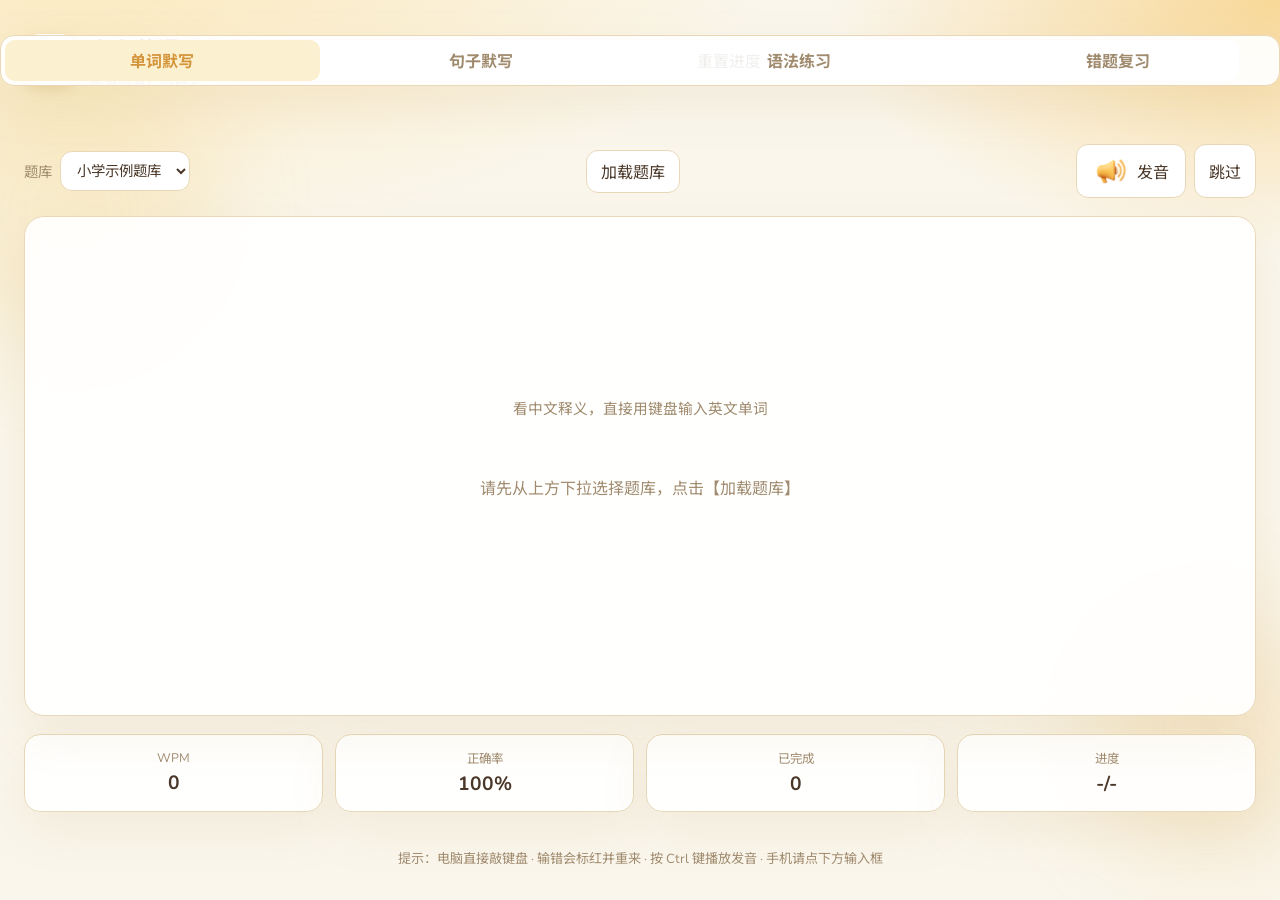
==== index.html @ 539b9e4e "改版: 暖黄主题+榴莲IP品牌(么么英语)、header三列布局、发音修复(Ctrl播放/Chrome兼容)、新增图标资源" ====
<!DOCTYPE html>
<html lang="zh-CN">
<head>
  <meta charset="UTF-8" />
  <meta name="viewport" content="width=device-width, initial-scale=1, viewport-fit=cover" />
  <title>么么英语</title>
  <link rel="preconnect" href="https://fonts.googleapis.com" />
  <link rel="preconnect" href="https://fonts.gstatic.com" crossorigin />
  <link href="https://fonts.googleapis.com/css2?family=Nunito:wght@400;600;700;800&family=Noto+Sans+SC:wght@400;500;700&display=swap" rel="stylesheet" />
  <link rel="stylesheet" href="style.css" />
</head>
<body>
  <div class="bg-blob blob-a" aria-hidden="true"></div>
  <div class="bg-blob blob-b" aria-hidden="true"></div>
  <div class="app">
    <header class="header">
      <div class="brand">
        <div class="logo" aria-hidden="true"><img src="durian-logo.png" alt=""></div>
        <div>
          <h1>么么英语</h1>
          <p class="tagline">敲着敲着，就会了</p>
        </div>
      </div>
      <nav class="tabs" role="tablist" aria-label="练习模块">
        <button type="button" class="tab is-active" data-tab="word" role="tab" aria-selected="true">单词默写</button>
        <button type="button" class="tab" data-tab="sentence" role="tab" aria-selected="false">句子默写</button>
        <button type="button" class="tab" data-tab="grammar" role="tab" aria-selected="false">语法练习</button>
        <button type="button" class="tab" data-tab="review" role="tab" aria-selected="false">错题复习</button>
      </nav>
      <button type="button" class="ghost-btn" id="resetBtn" title="清空本地进度与错题">重置进度</button>
    </header>
    <section class="toolbar" id="mainToolbar">
      <label class="field">
        <span>题库</span>
        <select id="bankSelect">
          <!--由JS读取index_list.json动态渲染选项-->
        </select>
      </label>
      <button type="button" class="ghost-btn" id="loadBankBtn">加载题库</button>
      <div class="toolbar-actions">
        <button type="button" class="ghost-btn icon-btn" id="soundBtn" title="播放发音"><img src="sound-icon.png" alt="发音" class="btn-icon">发音</button>
        <button type="button" class="ghost-btn" id="skipBtn" title="跳过当前题">跳过</button>
      </div>
    </section>
    <section class="toolbar review-toolbar hidden" id="reviewToolbar">
      <div class="chip-group" role="tablist" aria-label="错题类型">
        <button type="button" class="chip is-active" data-filter="all">全部</button>
        <button type="button" class="chip" data-filter="word">单词</button>
        <button type="button" class="chip" data-filter="sentence">句子</button>
        <button type="button" class="chip" data-filter="grammar">语法</button>
      </div>
    </section>
    <main class="stage" id="stage">
      <p class="hint" id="hint">看中文释义，直接用键盘输入英文单词</p>
      <p class="prompt" id="prompt"></p>
      <p class="phonetic hidden" id="phonetic"></p>
      <div class="letters" id="letters" aria-live="polite"></div>
      <p class="feedback" id="feedback"></p>
      <div class="grammar hidden" id="grammarBox">
        <p class="grammar-meta" id="grammarMeta"></p>
        <p class="grammar-q" id="grammarQuestion"></p>
        <p class="grammar-q-zh" id="grammarQuestionZh"></p>
        <div class="options" id="grammarOptions"></div>
        <div class="explain hidden" id="grammarExplain"></div>
        <button type="button" class="primary-btn hidden" id="grammarNext">下一题</button>
      </div>
      <div class="review-list hidden" id="reviewList"></div>
      <p class="empty hidden" id="emptyState"></p>
    </main>
    <section class="stats" aria-label="练习统计">
      <div class="stat">
        <span class="stat-label">WPM</span>
        <strong id="statWpm">0</strong>
      </div>
      <div class="stat">
        <span class="stat-label">正确率</span>
        <strong id="statAcc">100%</strong>
      </div>
      <div class="stat">
        <span class="stat-label">已完成</span>
        <strong id="statDone">0</strong>
      </div>
      <div class="stat">
        <span class="stat-label">进度</span>
        <strong id="statProgress">0/0</strong>
      </div>
    </section>
    <p class="shortcuts">提示：电脑直接敲键盘 · 输错会标红并重来 · 按 Ctrl 键播放发音 · 手机请点下方输入框</p>
  </div>
  <input
    id="hiddenInput"
    class="hidden-input"
    autocomplete="off"
    autocapitalize="off"
    autocorrect="off"
    spellcheck="false"
    enterkeyhint="done"
    aria-label="英文输入"
  />
  <script src="script.js"></script>
</body>
</html>
---- style.css ----
:root {
  --bg: #FAF6EC;
  --bg-2: #FFF9EC;
  --card: rgba(255, 255, 255, 0.92);
  --ink: #4A3728;
  --muted: #A08B6E;
  --line: #E8D8B8;
  --accent: #D4943A;
  --accent-2: #E8B85C;
  --accent-soft: #FBF0D0;
  --ok: #5A9E4F;
  --ok-bg: #ECF5E0;
  --bad: #C9604A;
  --bad-bg: #FBE8E0;
  --shadow: 0 18px 50px rgba(180, 140, 60, 0.1);
  --radius: 20px;
  --max: 960px;
}

* {
  box-sizing: border-box;
}

html,
body {
  margin: 0;
  min-height: 100%;
}

body {
  font-family: "Nunito", "Noto Sans SC", system-ui, sans-serif;
  color: var(--ink);
  background:
    radial-gradient(1200px 600px at 10% -10%, #FCE8B8 0%, transparent 55%),
    radial-gradient(900px 500px at 100% 0%, #F8D898 0%, transparent 50%),
    var(--bg);
  overflow-x: hidden;
}

.bg-blob {
  position: fixed;
  z-index: 0;
  border-radius: 50%;
  filter: blur(50px);
  opacity: 0.2;
  pointer-events: none;
}

.blob-a {
  width: 300px;
  height: 300px;
  background: #F0C860;
  top: 60px;
  left: -80px;
}

.blob-b {
  width: 260px;
  height: 260px;
  background: #E8B85C;
  right: -60px;
  bottom: 40px;
}

.app {
  position: relative;
  z-index: 1;
  width: 100%;
  margin: 0 auto;
  padding: 0 24px;
  padding-top: 16px;
  min-height: 100vh;
  display: flex;
  flex-direction: column;
}

.header {
  position: relative;
  display: grid;
  grid-template-columns: auto 1fr auto;
  align-items: center;
  gap: 16px;
  margin: 0 -24px 22px;
  padding: 16px 24px;
}

.brand {
  display: flex;
  align-items: center;
  gap: 14px;
}

.brand-logo {
  height: 48px;
  width: auto;
  display: block;
}

.logo {
  width: 52px;
  height: 52px;
  border-radius: 16px;
  display: grid;
  place-items: center;
  background: #fff;
  overflow: hidden;
  box-shadow: 0 4px 12px rgba(180, 140, 60, 0.2);
}

.logo img {
  width: 100%;
  height: 100%;
  object-fit: cover;
}

h1 {
  margin: 0;
  font-size: 1.35rem;
  letter-spacing: 0.02em;
}

.tagline {
  margin: 2px 0 0;
  color: var(--muted);
  font-size: 0.86rem;
}

.tabs {
  display: grid;
  grid-template-columns: repeat(4, minmax(0, 1fr));
  gap: 4px;
  padding: 4px;
  background: var(--card);
  border: 1px solid var(--line);
  border-radius: 14px;
  box-shadow: var(--shadow);
  position: absolute;
  left: 50%;
  transform: translateX(-50%);
  width: 1280px;
  max-width: 100%;
  z-index: 2;
}

.tab,
.ghost-btn,
.primary-btn,
.chip,
.option,
select {
  font: inherit;
  cursor: pointer;
}

.tab {
  border: 0;
  background: transparent;
  color: var(--muted);
  padding: 8px 16px;
  border-radius: 10px;
  font-weight: 700;
  white-space: nowrap;
}

.tab.is-active {
  background: var(--accent-soft);
  color: var(--accent);
}

.toolbar,
.review-toolbar {
  display: flex;
  flex-wrap: wrap;
  align-items: center;
  justify-content: space-between;
  gap: 12px;
  margin: 18px auto;
  width: 100%;
  max-width: 1280px;
}

.field {
  display: flex;
  align-items: center;
  gap: 8px;
  color: var(--muted);
  font-size: 0.9rem;
}

select {
  border: 1px solid var(--line);
  background: #fff;
  color: var(--ink);
  border-radius: 12px;
  padding: 8px 12px;
  min-width: 120px;
}

.toolbar-actions {
  display: flex;
  gap: 8px;
  flex-wrap: wrap;
}

.ghost-btn,
.primary-btn {
  border: 1px solid var(--line);
  background: #fff;
  color: var(--ink);
  border-radius: 12px;
  padding: 8px 14px;
}

.icon-btn {
  display: inline-flex;
  align-items: center;
  gap: 8px;
  font-size: 1rem;
  padding: 8px 16px;
}

.btn-icon {
  width: 36px;
  height: 36px;
  object-fit: contain;
}

.ghost-btn:hover,
.tab:hover,
.chip:hover {
  border-color: #D8C898;
  color: var(--accent);
}

.primary-btn {
  margin-top: 16px;
  background: var(--accent);
  border-color: var(--accent);
  color: #fff;
  font-weight: 700;
}

.stage {
  flex: 1;
  min-height: 380px;
  background: var(--card);
  border: 1px solid var(--line);
  border-radius: var(--radius);
  box-shadow: var(--shadow);
  padding: 48px 32px 36px;
  text-align: center;
  backdrop-filter: blur(12px);
  display: flex;
  flex-direction: column;
  justify-content: center;
  width: 100%;
  max-width: 1280px;
  margin: 0 auto;
}

.hint {
  margin: 0 0 8px;
  color: var(--muted);
  font-size: 0.92rem;
}

.prompt {
  margin: 12px 0 0;
  font-size: clamp(2rem, 5vw, 3.2rem);
  font-weight: 800;
  line-height: 1.35;
}

.phonetic {
  margin: 10px 0 0;
  color: var(--accent-2);
  letter-spacing: 0.04em;
  font-size: 1.2rem;
}

.letters {
  display: flex;
  flex-wrap: wrap;
  justify-content: center;
  gap: 10px;
  margin-top: 40px;
  min-height: 64px;
}

.letter {
  min-width: 36px;
  height: 54px;
  padding: 0 6px;
  border-bottom: 3px solid #D8C8A0;
  color: #C0B090;
  font-size: 2.2rem;
  font-weight: 700;
  line-height: 50px;
  transition: color 0.12s ease, border-color 0.12s ease, transform 0.12s ease;
}

.letter.space {
  min-width: 24px;
  border-bottom-color: transparent;
}

.letter.ok {
  color: var(--ok);
  border-bottom-color: var(--ok);
}

.letter.bad {
  color: var(--bad);
  border-bottom-color: var(--bad);
  transform: translateY(-2px);
}

.letter.current {
  border-bottom-color: var(--accent);
  color: var(--accent);
}

.feedback {
  min-height: 24px;
  margin: 18px 0 0;
  color: var(--bad);
  font-weight: 700;
}

.grammar-meta {
  margin: 0 0 10px;
  color: var(--muted);
  font-size: 0.88rem;
}

.grammar-q {
  margin: 0 0 18px;
  font-size: 1.25rem;
  font-weight: 700;
  text-align: left;
}

.grammar-q-zh {
  margin: -8px 0 18px;
  color: var(--muted);
  font-size: 1.02rem;
  text-align: left;
}

.options {
  display: grid;
  gap: 10px;
}

.option {
  text-align: left;
  border: 1px solid var(--line);
  background: #fff;
  border-radius: 14px;
  padding: 12px 14px;
  color: var(--ink);
}

.option:hover {
  border-color: var(--accent-2);
}

.option.correct {
  background: var(--ok-bg);
  border-color: var(--ok);
}

.option.wrong {
  background: var(--bad-bg);
  border-color: var(--bad);
}

.explain {
  margin-top: 16px;
  text-align: left;
  background: var(--accent-soft);
  border-radius: 14px;
  padding: 14px 16px;
  line-height: 1.65;
}

.chip-group {
  display: flex;
  flex-wrap: wrap;
  gap: 8px;
}

.chip {
  border: 1px solid var(--line);
  background: #fff;
  color: var(--muted);
  border-radius: 999px;
  padding: 7px 14px;
}

.chip.is-active {
  background: var(--accent-soft);
  border-color: #E0C888;
  color: var(--accent);
  font-weight: 700;
}

.review-list {
  display: grid;
  gap: 12px;
  text-align: left;
}

.review-card {
  border: 1px solid var(--line);
  background: #fff;
  border-radius: 16px;
  padding: 14px 16px;
}

.review-card .kind {
  display: inline-block;
  font-size: 0.75rem;
  color: var(--accent);
  background: var(--accent-soft);
  border-radius: 999px;
  padding: 2px 8px;
  margin-bottom: 8px;
}

.review-card p {
  margin: 4px 0;
}

.review-card .muted {
  color: var(--muted);
  font-size: 0.92rem;
}

.practice-btn {
  margin-top: 10px;
  border: 0;
  background: var(--accent-soft);
  color: var(--accent);
  font: inherit;
  font-weight: 700;
  border-radius: 10px;
  padding: 7px 12px;
  cursor: pointer;
}

.empty {
  color: var(--muted);
  margin: 48px 0;
}

.stats {
  display: grid;
  grid-template-columns: repeat(4, 1fr);
  gap: 12px;
  margin: 18px auto;
  width: 100%;
  max-width: 1280px;
}

.stat {
  background: var(--card);
  border: 1px solid var(--line);
  border-radius: 16px;
  padding: 14px 10px;
  text-align: center;
  box-shadow: var(--shadow);
}

.stat-label {
  display: block;
  color: var(--muted);
  font-size: 0.78rem;
  margin-bottom: 4px;
}

.stat strong {
  font-size: 1.2rem;
}

.shortcuts {
  text-align: center;
  color: var(--muted);
  font-size: 0.82rem;
  margin: 18px 8px 32px;
}

.hidden {
  display: none !important;
}

.hidden-input {
  position: fixed;
  left: 50%;
  bottom: 12px;
  transform: translateX(-50%);
  width: min(520px, calc(100% - 24px));
  height: 44px;
  border: 1px dashed #D8C8A0;
  border-radius: 12px;
  background: rgba(255, 255, 255, 0.9);
  color: var(--ink);
  padding: 0 12px;
  font: inherit;
  z-index: 5;
}

body:not(.is-typing) .hidden-input {
  display: none;
}

body.is-desktop .hidden-input {
  position: absolute;
  opacity: 0;
  pointer-events: none;
  width: 1px;
  height: 1px;
  bottom: auto;
  left: -9999px;
}

@media (max-width: 720px) {
  .header {
    grid-template-columns: 1fr auto;
    gap: 10px;
  }

  .header .tabs {
    position: static;
    transform: none;
    grid-column: 1 / -1;
    grid-template-columns: repeat(4, 1fr);
    width: 100%;
    order: 3;
  }

  .header .tabs .tab {
    padding: 8px 4px;
    font-size: 0.85rem;
  }

  .app {
    margin-top: 16px;
    width: min(var(--max), calc(100% - 20px));
  }

  .stage {
    min-height: 360px;
    padding: 32px 20px 24px;
  }

  .stats {
    grid-template-columns: repeat(2, 1fr);
  }

  .header {
    align-items: center;
  }

  body {
    padding-bottom: 64px;
  }
}
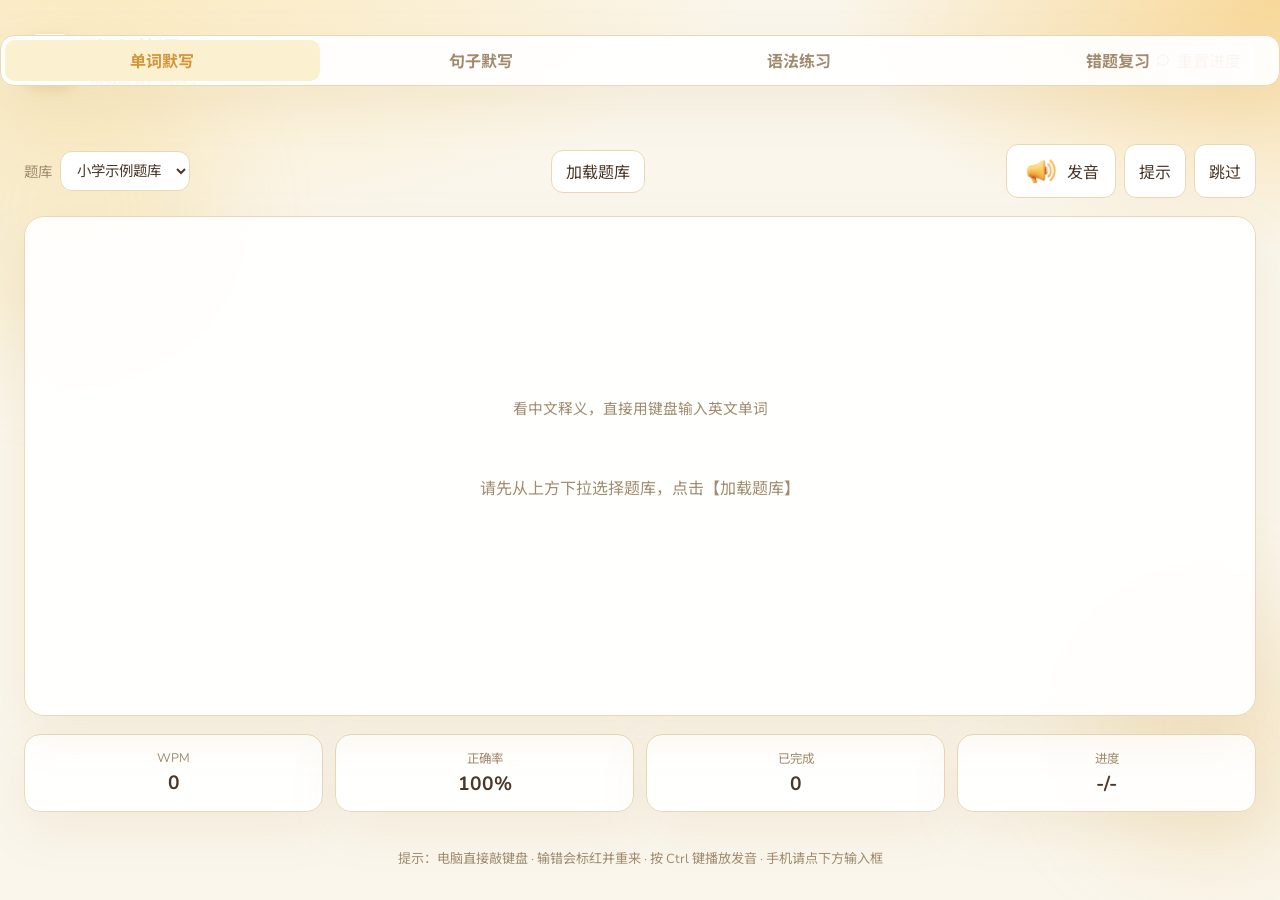
==== commit 8362fe55: "扩展题库至1599词+修复输入焦点与连字符+新增符号自动填充与提示按钮 1. 题库扩充: 小学PEP(517词)初中课标(507词)高中课标(575词), 同步embedded_banks.js支持离" ====
--- a/index.html
+++ b/index.html
@@ -27,7 +27,10 @@
         <button type="button" class="tab" data-tab="grammar" role="tab" aria-selected="false">语法练习</button>
         <button type="button" class="tab" data-tab="review" role="tab" aria-selected="false">错题复习</button>
       </nav>
-      <button type="button" class="ghost-btn" id="resetBtn" title="清空本地进度与错题">重置进度</button>
+      <button type="button" class="ghost-btn reset-btn" id="resetBtn" title="清空本地进度与错题">
+        <svg class="reset-icon" viewBox="0 0 24 24" fill="none" aria-hidden="true"><path d="M4 12a8 8 0 1 1 2.34 5.66" stroke="currentColor" stroke-width="2.2" stroke-linecap="round" stroke-linejoin="round"/><path d="M4 21v-4h4" stroke="currentColor" stroke-width="2.2" stroke-linecap="round" stroke-linejoin="round"/></svg>
+        重置进度
+      </button>
     </header>
     <section class="toolbar" id="mainToolbar">
       <label class="field">
@@ -39,6 +42,7 @@
       <button type="button" class="ghost-btn" id="loadBankBtn">加载题库</button>
       <div class="toolbar-actions">
         <button type="button" class="ghost-btn icon-btn" id="soundBtn" title="播放发音"><img src="sound-icon.png" alt="发音" class="btn-icon">发音</button>
+        <button type="button" class="ghost-btn" id="hintBtn" title="显示答案3秒，自动加入错题本">提示</button>
         <button type="button" class="ghost-btn" id="skipBtn" title="跳过当前题">跳过</button>
       </div>
     </section>
@@ -97,6 +101,7 @@
     enterkeyhint="done"
     aria-label="英文输入"
   />
+  <script src="question_bank/embedded_banks.js"></script>
   <script src="script.js"></script>
 </body>
 </html>
--- a/style.css
+++ b/style.css
@@ -76,9 +76,9 @@
 
 .header {
   position: relative;
-  display: grid;
-  grid-template-columns: auto 1fr auto;
+  display: flex;
   align-items: center;
+  justify-content: space-between;
   gap: 16px;
   margin: 0 -24px 22px;
   padding: 16px 24px;
@@ -230,6 +230,28 @@
 .chip:hover {
   border-color: #D8C898;
   color: var(--accent);
+}
+
+/* 重置进度：柔和警示风 */
+.reset-btn {
+  display: inline-flex;
+  align-items: center;
+  gap: 6px;
+  background: #FFF3E6;
+  border-color: #F0D3A8;
+  color: #C67A3C;
+}
+
+.reset-icon {
+  width: 16px;
+  height: 16px;
+  flex: 0 0 auto;
+}
+
+.reset-btn:hover {
+  border-color: #E5B87F;
+  color: #B06A2E;
+  background: #FFEEDC;
 }
 
 .primary-btn {
@@ -515,28 +537,28 @@
 }
 
 body.is-desktop .hidden-input {
-  position: absolute;
+  position: fixed;
   opacity: 0;
   pointer-events: none;
   width: 1px;
   height: 1px;
-  bottom: auto;
-  left: -9999px;
+  top: 0;
+  left: 0;
 }
 
 @media (max-width: 720px) {
   .header {
-    grid-template-columns: 1fr auto;
+    flex-wrap: wrap;
     gap: 10px;
   }
 
   .header .tabs {
     position: static;
     transform: none;
-    grid-column: 1 / -1;
+    flex-basis: 100%;
+    order: 3;
     grid-template-columns: repeat(4, 1fr);
     width: 100%;
-    order: 3;
   }
 
   .header .tabs .tab {
@@ -558,10 +580,6 @@
     grid-template-columns: repeat(2, 1fr);
   }
 
-  .header {
-    align-items: center;
-  }
-
   body {
     padding-bottom: 64px;
   }
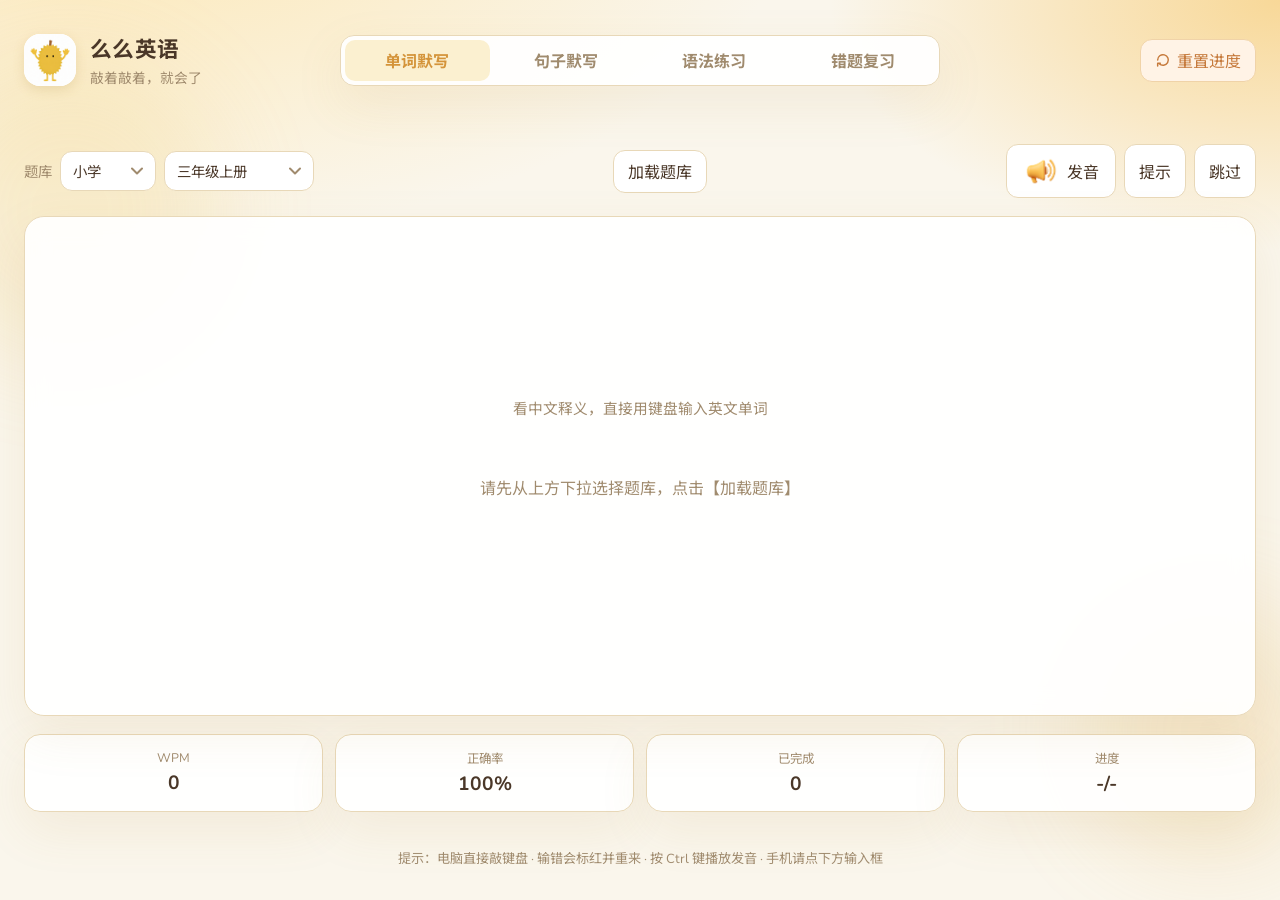
==== commit b8172149: "题库分级: primary拆8个学期题库(3-6年级×上下学期)、下拉改两级选择(大类→题库)、索引列37题库(10可用+27即将上线)、修复data-category-id选择器bug" ====
--- a/index.html
+++ b/index.html
@@ -33,12 +33,21 @@
       </button>
     </header>
     <section class="toolbar" id="mainToolbar">
-      <label class="field">
+      <div class="field">
         <span>题库</span>
-        <select id="bankSelect">
-          <!--由JS读取index_list.json动态渲染选项-->
-        </select>
-      </label>
+        <div class="select select-sm" id="categorySelect">
+          <button type="button" class="select-trigger" id="categorySelectTrigger" aria-haspopup="listbox" aria-expanded="false">
+            <span class="select-value">加载中…</span>
+          </button>
+          <ul class="select-menu" id="categorySelectMenu" role="listbox"></ul>
+        </div>
+        <div class="select" id="bankSelect">
+          <button type="button" class="select-trigger" id="bankSelectTrigger" aria-haspopup="listbox" aria-expanded="false">
+            <span class="select-value">加载中…</span>
+          </button>
+          <ul class="select-menu" id="bankSelectMenu" role="listbox"></ul>
+        </div>
+      </div>
       <button type="button" class="ghost-btn" id="loadBankBtn">加载题库</button>
       <div class="toolbar-actions">
         <button type="button" class="ghost-btn icon-btn" id="soundBtn" title="播放发音"><img src="sound-icon.png" alt="发音" class="btn-icon">发音</button>
@@ -53,6 +62,7 @@
         <button type="button" class="chip" data-filter="sentence">句子</button>
         <button type="button" class="chip" data-filter="grammar">语法</button>
       </div>
+      <button type="button" class="primary-btn due-btn hidden" id="dueReviewBtn">今日待复习 <span id="dueCount">0</span></button>
     </section>
     <main class="stage" id="stage">
       <p class="hint" id="hint">看中文释义，直接用键盘输入英文单词</p>
--- a/style.css
+++ b/style.css
@@ -41,6 +41,7 @@
   position: fixed;
   z-index: 0;
   border-radius: 50%;
+  -webkit-filter: blur(50px); /* Safari <18 需带前缀，否则模糊被忽略 */
   filter: blur(50px);
   opacity: 0.2;
   pointer-events: none;
@@ -76,18 +77,25 @@
 
 .header {
   position: relative;
-  display: flex;
+  /* 三列按 1fr:2fr:1fr 分配：两侧永远等宽（tabs 始终居中），中列最多占一半宽度，
+     空间不足时各列按比例收缩，物理上不会互相压盖 */
+  display: grid;
+  grid-template-columns: 1fr minmax(auto, 2fr) 1fr;
   align-items: center;
-  justify-content: space-between;
   gap: 16px;
   margin: 0 -24px 22px;
   padding: 16px 24px;
 }
 
 .brand {
+  justify-self: start;
   display: flex;
   align-items: center;
   gap: 14px;
+}
+
+.brand h1 {
+  white-space: nowrap;
 }
 
 .brand-logo {
@@ -134,12 +142,8 @@
   border: 1px solid var(--line);
   border-radius: 14px;
   box-shadow: var(--shadow);
-  position: absolute;
-  left: 50%;
-  transform: translateX(-50%);
-  width: 1280px;
-  max-width: 100%;
-  z-index: 2;
+  width: 100%;
+  justify-self: center;
 }
 
 .tab,
@@ -147,7 +151,7 @@
 .primary-btn,
 .chip,
 .option,
-select {
+.select-trigger {
   font: inherit;
   cursor: pointer;
 }
@@ -187,13 +191,97 @@
   font-size: 0.9rem;
 }
 
-select {
-  border: 1px solid var(--line);
-  background: #fff;
+/* 自定义题库下拉：原生 select 的弹出列表各系统渲染不一（直角+蓝色高亮），改为统一风格组件 */
+.select {
+  position: relative;
+  min-width: 150px;
+}
+
+/* 大类选择（小学/初中/高中/拓展文字短，用更窄宽度） */
+.select-sm {
+  min-width: 96px;
+}
+
+.select-trigger {
+  width: 100%;
+  display: block;
+  text-align: left;
+  border: 1px solid var(--line);
+  /* 自定义箭头：距右边框 12px，与左侧文字内边距对称 */
+  background: #fff url("data:image/svg+xml;charset=utf-8,%3Csvg xmlns='http://www.w3.org/2000/svg' width='12' height='8' viewBox='0 0 12 8'%3E%3Cpath d='M1 1.5l5 5 5-5' fill='none' stroke='%23A08B6E' stroke-width='2' stroke-linecap='round' stroke-linejoin='round'/%3E%3C/svg%3E") no-repeat right 12px center;
   color: var(--ink);
   border-radius: 12px;
+  padding: 8px 34px 8px 12px;
+}
+
+.select.is-open .select-trigger {
+  border-color: #D8C898;
+}
+
+.select-menu {
+  display: none;
+  position: absolute;
+  top: calc(100% + 6px);
+  left: 0;
+  min-width: 100%;
+  z-index: 30;
+  margin: 0;
+  padding: 6px;
+  list-style: none;
+  background: #fff;
+  border: 1px solid var(--line);
+  border-radius: 14px;
+  box-shadow: var(--shadow);
+  max-height: 264px;
+  overflow-y: auto;
+}
+
+.select.is-open .select-menu {
+  display: block;
+}
+
+.select-menu li {
   padding: 8px 12px;
-  min-width: 120px;
+  border-radius: 9px;
+  color: var(--ink);
+  white-space: nowrap;
+  cursor: pointer;
+}
+
+.select-menu li:hover {
+  color: var(--accent);
+}
+
+.select-menu li.is-selected {
+  color: var(--accent);
+  font-weight: 700;
+}
+
+/* "即将上线"题库：不可选，灰显 */
+.select-menu li.is-disabled {
+  color: #b3b3b3;
+  cursor: not-allowed;
+  font-style: italic;
+}
+
+.select-menu li.is-disabled:hover {
+  color: #b3b3b3;
+}
+
+/* 错题复习：今日待复习入口（沿用 primary-btn 配色，去掉工具栏内多余上边距） */
+.due-btn {
+  margin-top: 0;
+  padding: 7px 16px;
+}
+
+/* 错题卡片上的复习状态行 */
+.due-line {
+  margin: 8px 0 0;
+}
+
+.due-line.is-due {
+  color: var(--accent);
+  font-weight: 700;
 }
 
 .toolbar-actions {
@@ -234,6 +322,8 @@
 
 /* 重置进度：柔和警示风 */
 .reset-btn {
+  justify-self: end;
+  white-space: nowrap;
   display: inline-flex;
   align-items: center;
   gap: 6px;
@@ -271,6 +361,7 @@
   box-shadow: var(--shadow);
   padding: 48px 32px 36px;
   text-align: center;
+  -webkit-backdrop-filter: blur(12px); /* Safari <18 需带前缀 */
   backdrop-filter: blur(12px);
   display: flex;
   flex-direction: column;
@@ -546,19 +637,34 @@
   left: 0;
 }
 
+/* 中等宽度：收紧 tabs 内边距与字号，避免 tab 文字换行挤压 header */
+@media (max-width: 1080px) {
+  .header {
+    gap: 10px;
+  }
+
+  .tab {
+    padding: 8px 10px;
+    font-size: 0.92rem;
+  }
+
+  .tagline {
+    display: none;
+  }
+}
+
 @media (max-width: 720px) {
+  /* 移动端恢复流式换行：logo+重置一行，tabs 独占一行 */
   .header {
+    display: flex;
     flex-wrap: wrap;
     gap: 10px;
   }
 
   .header .tabs {
-    position: static;
-    transform: none;
+    order: 3;
     flex-basis: 100%;
-    order: 3;
     grid-template-columns: repeat(4, 1fr);
-    width: 100%;
   }
 
   .header .tabs .tab {
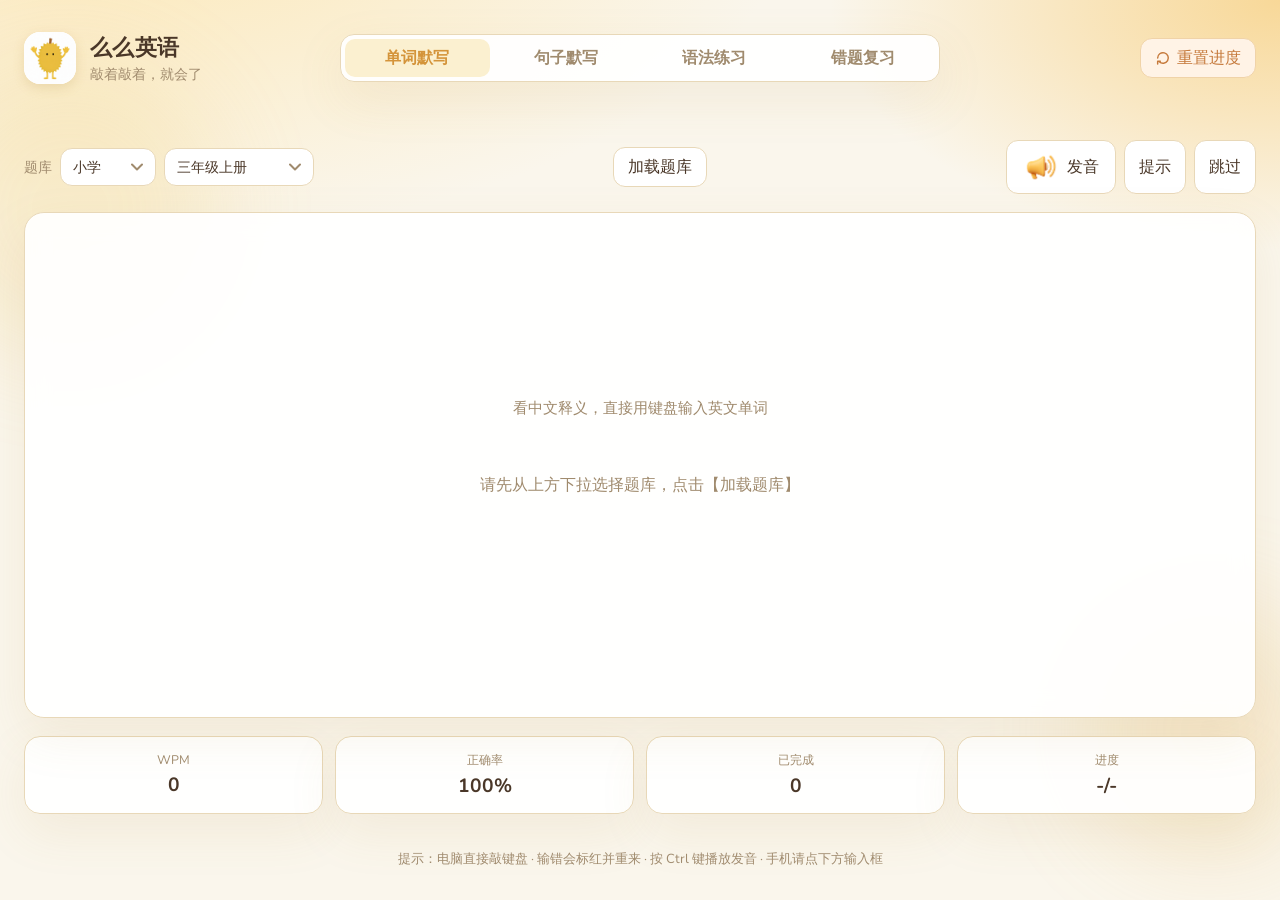
==== commit dcb3a4d8: "字体本地化与PWA支持：Google Fonts改为自托管Nunito拉丁字符可变字体，中文走系统字体栈；新增manifest.json与图标，iPad可添加到主屏幕" ====
--- a/index.html
+++ b/index.html
@@ -4,9 +4,15 @@
   <meta charset="UTF-8" />
   <meta name="viewport" content="width=device-width, initial-scale=1, viewport-fit=cover" />
   <title>么么英语</title>
-  <link rel="preconnect" href="https://fonts.googleapis.com" />
-  <link rel="preconnect" href="https://fonts.gstatic.com" crossorigin />
-  <link href="https://fonts.googleapis.com/css2?family=Nunito:wght@400;600;700;800&family=Noto+Sans+SC:wght@400;500;700&display=swap" rel="stylesheet" />
+  <!-- 字体已改为本地自托管：Google Fonts 在国内加载不稳定，会影响首次打开的等待时间 -->
+  <meta name="theme-color" content="#FAF6EC" />
+  <link rel="manifest" href="manifest.json" />
+  <link rel="icon" href="icons/icon-192.png" />
+  <link rel="apple-touch-icon" href="icons/apple-touch-icon.png" />
+  <meta name="mobile-web-app-capable" content="yes" />
+  <meta name="apple-mobile-web-app-capable" content="yes" />
+  <meta name="apple-mobile-web-app-status-bar-style" content="default" />
+  <meta name="apple-mobile-web-app-title" content="么么英语" />
   <link rel="stylesheet" href="style.css" />
 </head>
 <body>
--- a/style.css
+++ b/style.css
@@ -17,6 +17,23 @@
   --max: 960px;
 }
 
+/* 本地字体：Nunito 仅含拉丁字符（约 38KB），中文交给系统字体，避免依赖 Google Fonts */
+@font-face {
+  font-family: "Nunito";
+  font-style: normal;
+  font-weight: 200 1000;
+  font-display: swap;
+  src: url("fonts/nunito-latin-var.woff2") format("woff2");
+}
+
+@font-face {
+  font-family: "Nunito";
+  font-style: italic;
+  font-weight: 200 1000;
+  font-display: swap;
+  src: url("fonts/nunito-latin-var-italic.woff2") format("woff2");
+}
+
 * {
   box-sizing: border-box;
 }
@@ -28,7 +45,7 @@
 }
 
 body {
-  font-family: "Nunito", "Noto Sans SC", system-ui, sans-serif;
+  font-family: "Nunito", -apple-system, "PingFang SC", "Hiragino Sans GB", "Microsoft YaHei", "Noto Sans SC", system-ui, sans-serif;
   color: var(--ink);
   background:
     radial-gradient(1200px 600px at 10% -10%, #FCE8B8 0%, transparent 55%),
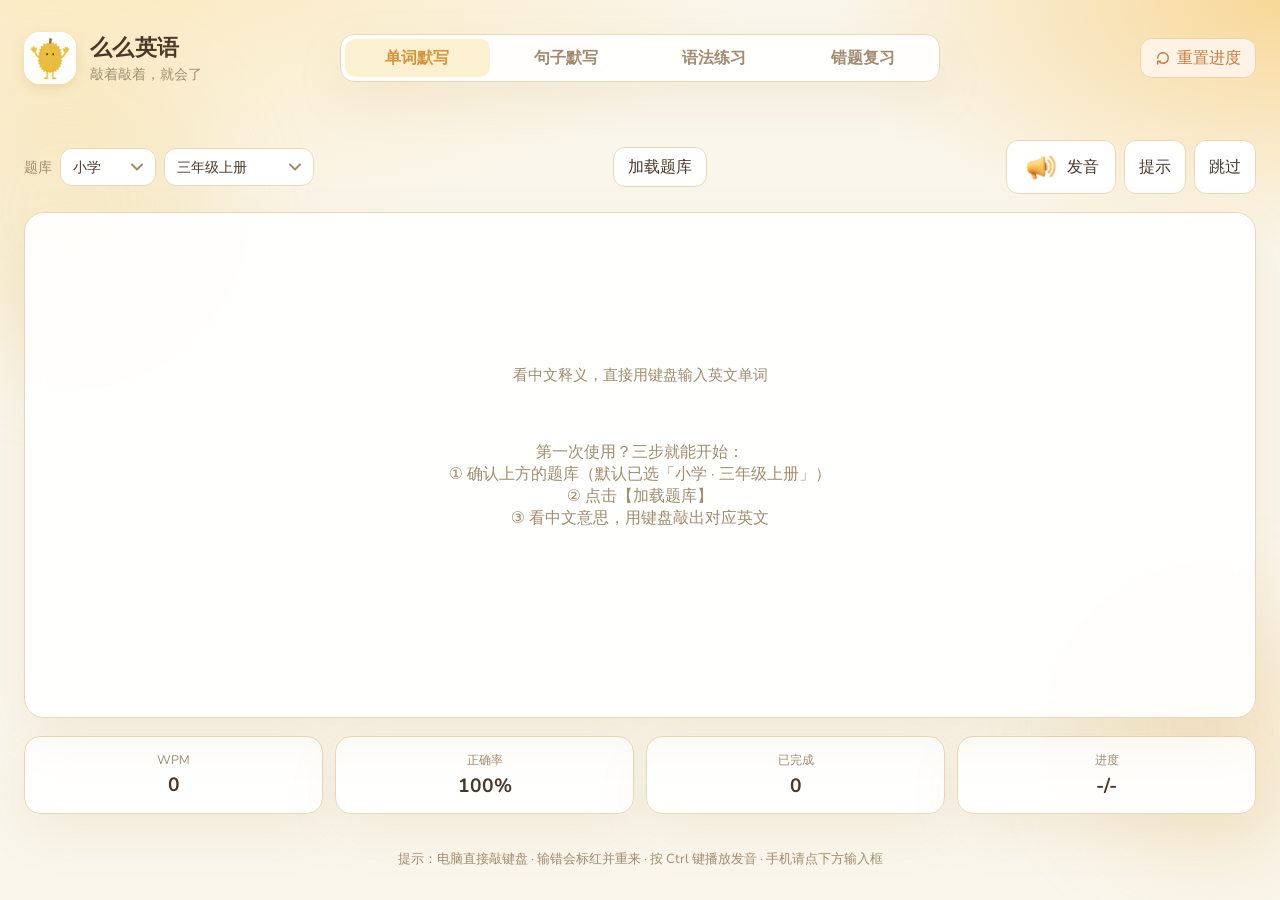
==== commit 3ae88448: "五年级上册语法题库按新版教材重建：新增6单元语法讲解卡与62道语法题，对齐教材单元顺序" ====
--- a/index.html
+++ b/index.html
@@ -77,6 +77,10 @@
       <div class="letters" id="letters" aria-live="polite"></div>
       <p class="feedback" id="feedback"></p>
       <div class="grammar hidden" id="grammarBox">
+        <details class="lesson hidden" id="lessonBox" open>
+          <summary class="lesson-bar" id="lessonBar">语法讲解</summary>
+          <div class="lesson-body" id="lessonBody"></div>
+        </details>
         <p class="grammar-meta" id="grammarMeta"></p>
         <p class="grammar-q" id="grammarQuestion"></p>
         <p class="grammar-q-zh" id="grammarQuestionZh"></p>
--- a/style.css
+++ b/style.css
@@ -457,6 +457,109 @@
   font-weight: 700;
 }
 
+/* 语法讲解卡：按单元展示句型 / 例句 / 易错点，可点标题栏收起 */
+.lesson {
+  margin: 0 0 20px;
+  padding: 12px 16px;
+  border: 1px solid var(--line);
+  border-radius: 14px;
+  background: var(--accent-soft);
+  text-align: left;
+}
+
+.lesson-bar {
+  cursor: pointer;
+  list-style: none;
+  font-weight: 700;
+  font-size: 0.95rem;
+  color: var(--accent);
+}
+
+.lesson-bar::-webkit-details-marker {
+  display: none;
+}
+
+.lesson-bar::after {
+  content: " 收起";
+  font-size: 0.78rem;
+  font-weight: 400;
+  color: var(--muted);
+}
+
+.lesson:not([open]) .lesson-bar::after {
+  content: " 展开";
+}
+
+.lesson-body {
+  margin-top: 10px;
+}
+
+.lesson-summary {
+  margin: 0 0 12px;
+  color: var(--ink);
+  line-height: 1.7;
+}
+
+.lesson-label {
+  margin: 0 0 6px;
+  color: var(--muted);
+  font-size: 0.82rem;
+  font-weight: 700;
+  letter-spacing: 0.04em;
+}
+
+.lesson-list {
+  display: grid;
+  gap: 6px;
+  margin: 0 0 12px;
+  padding: 0;
+  list-style: none;
+}
+
+.lesson-list li {
+  display: flex;
+  flex-wrap: wrap;
+  align-items: baseline;
+  gap: 8px;
+  padding: 6px 12px;
+  border-radius: 10px;
+  background: rgba(255, 255, 255, 0.72);
+}
+
+.lesson-tag {
+  flex: none;
+  padding: 1px 8px;
+  border: 1px solid var(--accent-2);
+  border-radius: 999px;
+  background: #fff;
+  color: var(--accent);
+  font-size: 0.75rem;
+}
+
+.lesson-en {
+  font-weight: 700;
+}
+
+.lesson-zh {
+  color: var(--muted);
+  font-size: 0.92rem;
+}
+
+.lesson-mistake {
+  margin: 0;
+  padding: 8px 12px;
+  border-radius: 10px;
+  background: var(--bad-bg);
+  color: var(--ink);
+  line-height: 1.7;
+}
+
+.lesson-mistake .lesson-label {
+  display: inline;
+  margin-right: 6px;
+  color: var(--bad);
+}
+
 .grammar-meta {
   margin: 0 0 10px;
   color: var(--muted);
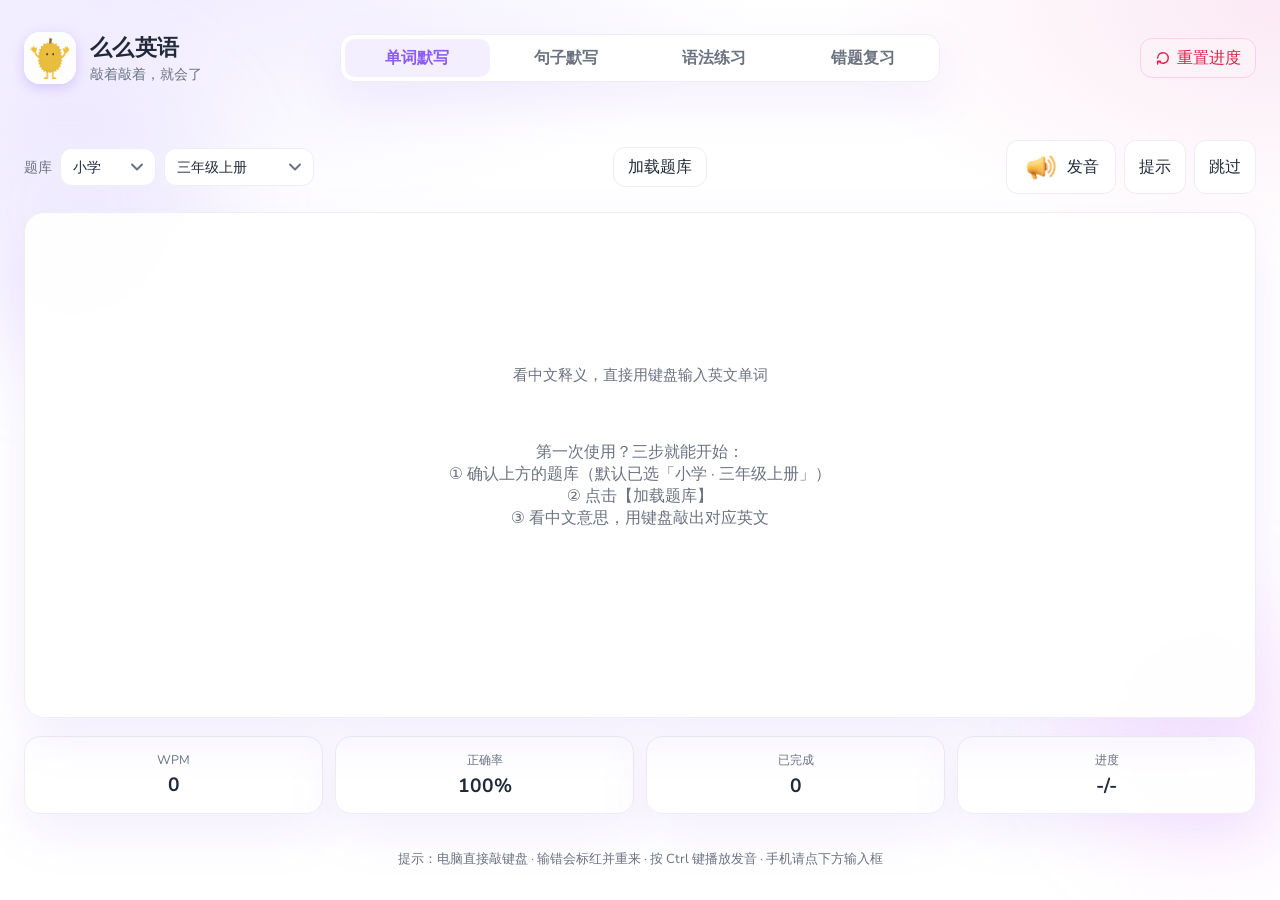
==== commit 6facd497: "配色改版：白底+紫罗兰主色+玫红反馈色，同步光斑/悬停/重置按钮等12处硬编码颜色" ====
--- a/index.html
+++ b/index.html
@@ -5,7 +5,7 @@
   <meta name="viewport" content="width=device-width, initial-scale=1, viewport-fit=cover" />
   <title>么么英语</title>
   <!-- 字体已改为本地自托管：Google Fonts 在国内加载不稳定，会影响首次打开的等待时间 -->
-  <meta name="theme-color" content="#FAF6EC" />
+  <meta name="theme-color" content="#FFFFFF" />
   <link rel="manifest" href="manifest.json" />
   <link rel="icon" href="icons/icon-192.png" />
   <link rel="apple-touch-icon" href="icons/apple-touch-icon.png" />
--- a/style.css
+++ b/style.css
@@ -1,18 +1,18 @@
 :root {
-  --bg: #FAF6EC;
-  --bg-2: #FFF9EC;
+  --bg: #FFFFFF;
+  --bg-2: #F7F5FF;
   --card: rgba(255, 255, 255, 0.92);
-  --ink: #4A3728;
-  --muted: #A08B6E;
-  --line: #E8D8B8;
-  --accent: #D4943A;
-  --accent-2: #E8B85C;
-  --accent-soft: #FBF0D0;
-  --ok: #5A9E4F;
-  --ok-bg: #ECF5E0;
-  --bad: #C9604A;
-  --bad-bg: #FBE8E0;
-  --shadow: 0 18px 50px rgba(180, 140, 60, 0.1);
+  --ink: #1F2937;
+  --muted: #6B7280;
+  --line: #EDEDF3;
+  --accent: #8B5CF6;
+  --accent-2: #A78BFA;
+  --accent-soft: #F4EFFF;
+  --ok: #22C55E;
+  --ok-bg: #F0FDF4;
+  --bad: #F43F5E;
+  --bad-bg: #FDF2F8;
+  --shadow: 0 18px 50px rgba(139, 92, 246, 0.1);
   --radius: 20px;
   --max: 960px;
 }
@@ -48,8 +48,8 @@
   font-family: "Nunito", -apple-system, "PingFang SC", "Hiragino Sans GB", "Microsoft YaHei", "Noto Sans SC", system-ui, sans-serif;
   color: var(--ink);
   background:
-    radial-gradient(1200px 600px at 10% -10%, #FCE8B8 0%, transparent 55%),
-    radial-gradient(900px 500px at 100% 0%, #F8D898 0%, transparent 50%),
+    radial-gradient(1200px 600px at 10% -10%, #EDE7FF 0%, transparent 55%),
+    radial-gradient(900px 500px at 100% 0%, #FBE9F4 0%, transparent 50%),
     var(--bg);
   overflow-x: hidden;
 }
@@ -67,7 +67,7 @@
 .blob-a {
   width: 300px;
   height: 300px;
-  background: #F0C860;
+  background: #C4B5FD;
   top: 60px;
   left: -80px;
 }
@@ -75,7 +75,7 @@
 .blob-b {
   width: 260px;
   height: 260px;
-  background: #E8B85C;
+  background: #F0ABFC;
   right: -60px;
   bottom: 40px;
 }
@@ -129,7 +129,7 @@
   place-items: center;
   background: #fff;
   overflow: hidden;
-  box-shadow: 0 4px 12px rgba(180, 140, 60, 0.2);
+  box-shadow: 0 4px 12px rgba(139, 92, 246, 0.25);
 }
 
 .logo img {
@@ -225,14 +225,14 @@
   text-align: left;
   border: 1px solid var(--line);
   /* 自定义箭头：距右边框 12px，与左侧文字内边距对称 */
-  background: #fff url("data:image/svg+xml;charset=utf-8,%3Csvg xmlns='http://www.w3.org/2000/svg' width='12' height='8' viewBox='0 0 12 8'%3E%3Cpath d='M1 1.5l5 5 5-5' fill='none' stroke='%23A08B6E' stroke-width='2' stroke-linecap='round' stroke-linejoin='round'/%3E%3C/svg%3E") no-repeat right 12px center;
+  background: #fff url("data:image/svg+xml;charset=utf-8,%3Csvg xmlns='http://www.w3.org/2000/svg' width='12' height='8' viewBox='0 0 12 8'%3E%3Cpath d='M1 1.5l5 5 5-5' fill='none' stroke='%236B7280' stroke-width='2' stroke-linecap='round' stroke-linejoin='round'/%3E%3C/svg%3E") no-repeat right 12px center;
   color: var(--ink);
   border-radius: 12px;
   padding: 8px 34px 8px 12px;
 }
 
 .select.is-open .select-trigger {
-  border-color: #D8C898;
+  border-color: #C4B5FD;
 }
 
 .select-menu {
@@ -333,7 +333,7 @@
 .ghost-btn:hover,
 .tab:hover,
 .chip:hover {
-  border-color: #D8C898;
+  border-color: #C4B5FD;
   color: var(--accent);
 }
 
@@ -344,9 +344,9 @@
   display: inline-flex;
   align-items: center;
   gap: 6px;
-  background: #FFF3E6;
-  border-color: #F0D3A8;
-  color: #C67A3C;
+  background: #FDF2F8;
+  border-color: #FBCFE8;
+  color: #E11D48;
 }
 
 .reset-icon {
@@ -356,9 +356,9 @@
 }
 
 .reset-btn:hover {
-  border-color: #E5B87F;
-  color: #B06A2E;
-  background: #FFEEDC;
+  border-color: #F9A8D4;
+  color: #BE123C;
+  background: #FCE7F3;
 }
 
 .primary-btn {
@@ -421,8 +421,8 @@
   min-width: 36px;
   height: 54px;
   padding: 0 6px;
-  border-bottom: 3px solid #D8C8A0;
-  color: #C0B090;
+  border-bottom: 3px solid #D6D6E0;
+  color: #A8A8B8;
   font-size: 2.2rem;
   font-weight: 700;
   line-height: 50px;
@@ -633,7 +633,7 @@
 
 .chip.is-active {
   background: var(--accent-soft);
-  border-color: #E0C888;
+  border-color: #C4B5FD;
   color: var(--accent);
   font-weight: 700;
 }
@@ -734,7 +734,7 @@
   transform: translateX(-50%);
   width: min(520px, calc(100% - 24px));
   height: 44px;
-  border: 1px dashed #D8C8A0;
+  border: 1px dashed #C4B5FD;
   border-radius: 12px;
   background: rgba(255, 255, 255, 0.9);
   color: var(--ink);
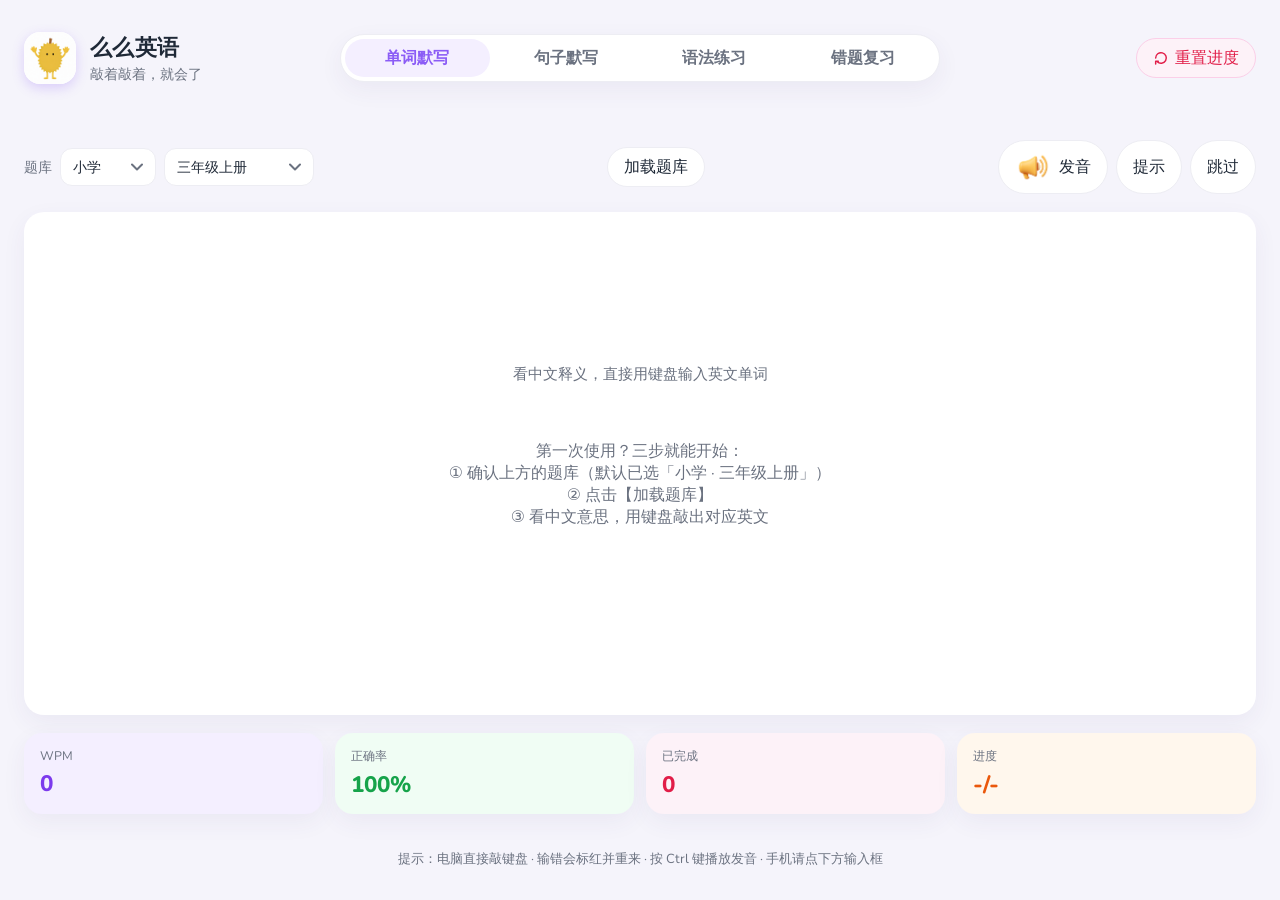
==== commit 9a7f500e: "UI小改：吸收Figma仪表盘气质——浅灰紫背景、白卡柔影、胶囊按钮、四色浅底统计卡" ====
--- a/index.html
+++ b/index.html
@@ -5,7 +5,7 @@
   <meta name="viewport" content="width=device-width, initial-scale=1, viewport-fit=cover" />
   <title>么么英语</title>
   <!-- 字体已改为本地自托管：Google Fonts 在国内加载不稳定，会影响首次打开的等待时间 -->
-  <meta name="theme-color" content="#FFFFFF" />
+  <meta name="theme-color" content="#F5F4FB" />
   <link rel="manifest" href="manifest.json" />
   <link rel="icon" href="icons/icon-192.png" />
   <link rel="apple-touch-icon" href="icons/apple-touch-icon.png" />
@@ -92,19 +92,19 @@
       <p class="empty hidden" id="emptyState"></p>
     </main>
     <section class="stats" aria-label="练习统计">
-      <div class="stat">
+      <div class="stat stat--violet">
         <span class="stat-label">WPM</span>
         <strong id="statWpm">0</strong>
       </div>
-      <div class="stat">
+      <div class="stat stat--green">
         <span class="stat-label">正确率</span>
         <strong id="statAcc">100%</strong>
       </div>
-      <div class="stat">
+      <div class="stat stat--pink">
         <span class="stat-label">已完成</span>
         <strong id="statDone">0</strong>
       </div>
-      <div class="stat">
+      <div class="stat stat--orange">
         <span class="stat-label">进度</span>
         <strong id="statProgress">0/0</strong>
       </div>
--- a/style.css
+++ b/style.css
@@ -1,7 +1,7 @@
 :root {
-  --bg: #FFFFFF;
+  --bg: #F5F4FB;
   --bg-2: #F7F5FF;
-  --card: rgba(255, 255, 255, 0.92);
+  --card: #FFFFFF;
   --ink: #1F2937;
   --muted: #6B7280;
   --line: #EDEDF3;
@@ -12,7 +12,7 @@
   --ok-bg: #F0FDF4;
   --bad: #F43F5E;
   --bad-bg: #FDF2F8;
-  --shadow: 0 18px 50px rgba(139, 92, 246, 0.1);
+  --shadow: 0 8px 24px rgba(60, 50, 120, 0.06);
   --radius: 20px;
   --max: 960px;
 }
@@ -47,37 +47,13 @@
 body {
   font-family: "Nunito", -apple-system, "PingFang SC", "Hiragino Sans GB", "Microsoft YaHei", "Noto Sans SC", system-ui, sans-serif;
   color: var(--ink);
-  background:
-    radial-gradient(1200px 600px at 10% -10%, #EDE7FF 0%, transparent 55%),
-    radial-gradient(900px 500px at 100% 0%, #FBE9F4 0%, transparent 50%),
-    var(--bg);
+  /* 参考仪表盘的平铺浅灰紫底，不用光斑；卡片靠白底与阴影分层 */
+  background: var(--bg);
   overflow-x: hidden;
 }
 
 .bg-blob {
-  position: fixed;
-  z-index: 0;
-  border-radius: 50%;
-  -webkit-filter: blur(50px); /* Safari <18 需带前缀，否则模糊被忽略 */
-  filter: blur(50px);
-  opacity: 0.2;
-  pointer-events: none;
-}
-
-.blob-a {
-  width: 300px;
-  height: 300px;
-  background: #C4B5FD;
-  top: 60px;
-  left: -80px;
-}
-
-.blob-b {
-  width: 260px;
-  height: 260px;
-  background: #F0ABFC;
-  right: -60px;
-  bottom: 40px;
+  display: none;
 }
 
 .app {
@@ -157,7 +133,7 @@
   padding: 4px;
   background: var(--card);
   border: 1px solid var(--line);
-  border-radius: 14px;
+  border-radius: 999px;
   box-shadow: var(--shadow);
   width: 100%;
   justify-self: center;
@@ -178,7 +154,7 @@
   background: transparent;
   color: var(--muted);
   padding: 8px 16px;
-  border-radius: 10px;
+  border-radius: 999px;
   font-weight: 700;
   white-space: nowrap;
 }
@@ -247,7 +223,7 @@
   list-style: none;
   background: #fff;
   border: 1px solid var(--line);
-  border-radius: 14px;
+  border-radius: 12px;
   box-shadow: var(--shadow);
   max-height: 264px;
   overflow-y: auto;
@@ -312,8 +288,8 @@
   border: 1px solid var(--line);
   background: #fff;
   color: var(--ink);
-  border-radius: 12px;
-  padding: 8px 14px;
+  border-radius: 999px;
+  padding: 8px 16px;
 }
 
 .icon-btn {
@@ -373,13 +349,11 @@
   flex: 1;
   min-height: 380px;
   background: var(--card);
-  border: 1px solid var(--line);
+  border: 0;
   border-radius: var(--radius);
   box-shadow: var(--shadow);
   padding: 48px 32px 36px;
   text-align: center;
-  -webkit-backdrop-filter: blur(12px); /* Safari <18 需带前缀 */
-  backdrop-filter: blur(12px);
   display: flex;
   flex-direction: column;
   justify-content: center;
@@ -698,12 +672,23 @@
 
 .stat {
   background: var(--card);
-  border: 1px solid var(--line);
-  border-radius: 16px;
-  padding: 14px 10px;
-  text-align: center;
+  border: 0;
+  border-radius: 18px;
+  padding: 14px 16px;
+  text-align: left;
   box-shadow: var(--shadow);
 }
+
+/* 参考仪表盘：一卡一色的浅底 tint */
+.stat--violet { background: #F4EFFF; }
+.stat--green  { background: #F0FDF4; }
+.stat--pink   { background: #FDF2F8; }
+.stat--orange { background: #FFF7ED; }
+
+.stat--violet strong { color: #7C3AED; }
+.stat--green  strong { color: #16A34A; }
+.stat--pink   strong { color: #E11D48; }
+.stat--orange strong { color: #EA580C; }
 
 .stat-label {
   display: block;
@@ -713,7 +698,8 @@
 }
 
 .stat strong {
-  font-size: 1.2rem;
+  font-size: 1.4rem;
+  font-weight: 800;
 }
 
 .shortcuts {
